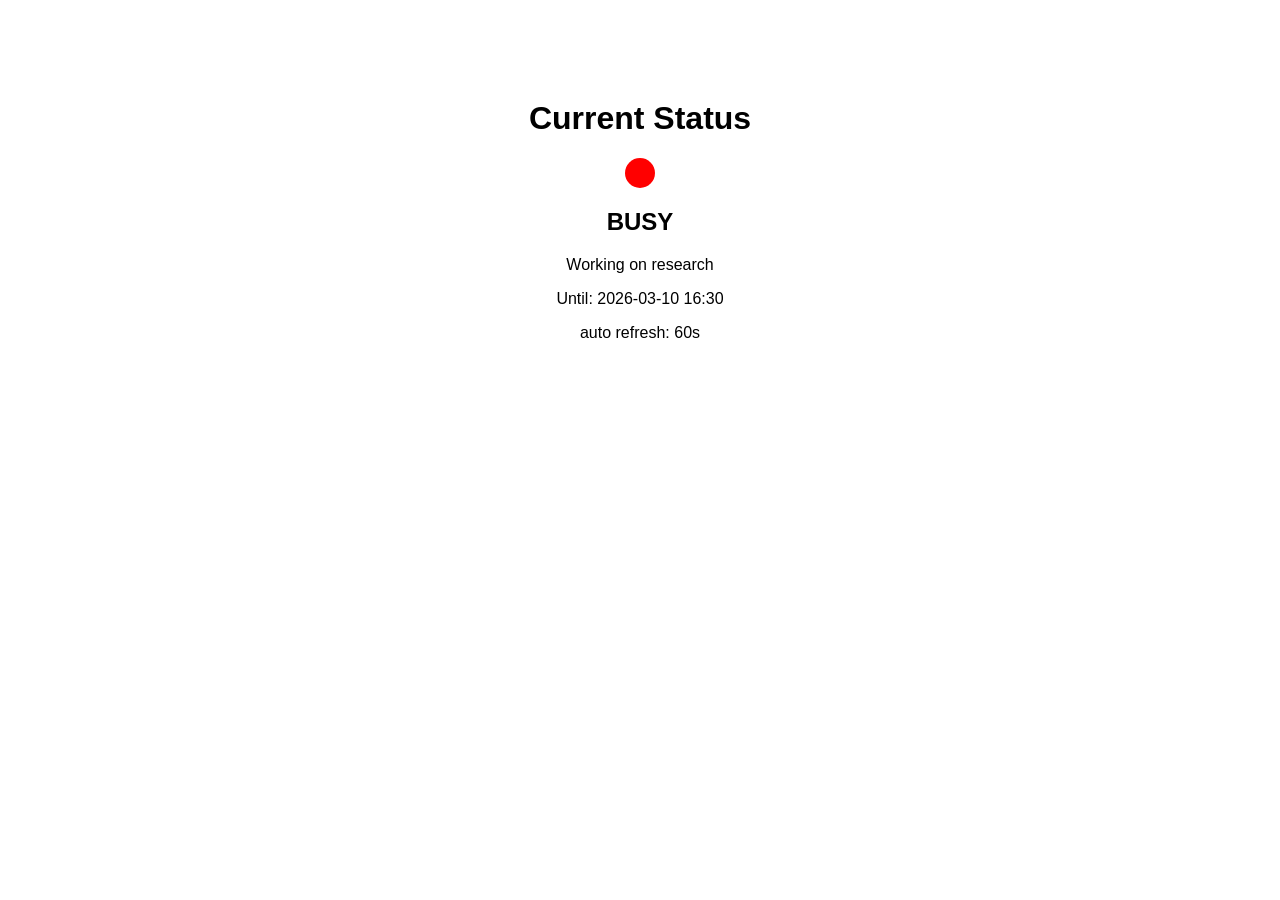
==== index.html @ bd8dc99c "Update index.html 1.1" ====
<!DOCTYPE html>
<html>

<head>
<meta charset="UTF-8">
<title>Status</title>
<link rel="stylesheet" href="style.css">
</head>

<body>

<div class="container">

<h1>Current Status</h1>

<div id="status-light"></div>

<h2 id="status-text">Loading...</h2>

<p id="status-message"></p>

<p id="status-until"></p>

<p class="update">auto refresh: 60s</p>

</div>

<script>

async function loadStatus() {

const res = await fetch("status.json?cache=" + Date.now());
const data = await res.json();

const light = document.getElementById("status-light");
const text = document.getElementById("status-text");

text.innerText = data.status.toUpperCase();
document.getElementById("status-message").innerText = data.message;
document.getElementById("status-until").innerText = "Until: " + data.until;

light.className = data.status;

}

loadStatus();

setInterval(loadStatus, 60000);

</script>

</body>

</html>
---- style.css ----
body {
font-family: Arial;
text-align: center;
margin-top: 100px;
}

#status-box {
padding: 30px;
border-radius: 10px;
display: inline-block;
}

#status-light {
width: 30px;
height: 30px;
border-radius: 50%;
margin: auto;
margin-bottom: 20px;
}

.busy {
background: red;
}

.free {
background: green;
}

.away {
background: orange;
}
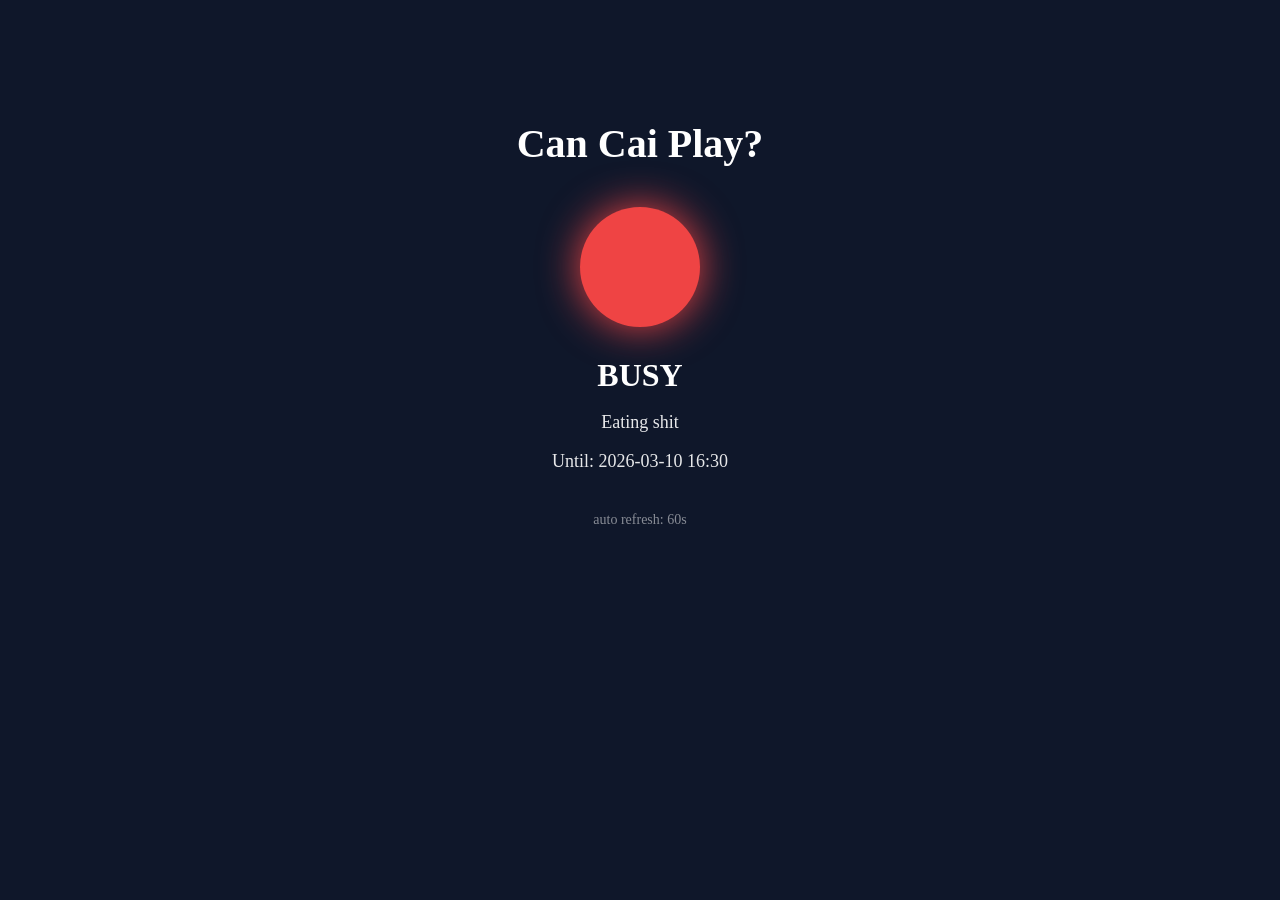
==== commit 369ec735: "Update index.html" ====
--- a/index.html
+++ b/index.html
@@ -11,7 +11,7 @@
 
 <div class="container">
 
-<h1>Current Status</h1>
+<h1>Can Cai Play? </h1>
 
 <div id="status-light"></div>
 
@@ -52,3 +52,4 @@
 </body>
 
 </html>
+
--- a/style.css
+++ b/style.css
@@ -1,31 +1,76 @@
 body {
-font-family: Arial;
-text-align: center;
-margin-top: 100px;
+
+background:#0f172a;
+color:white;
+font-family:-apple-system,BlinkMacSystemFont,Segoe UI,Roboto;
+text-align:center;
+margin:0;
+padding:0;
+
 }
 
-#status-box {
-padding: 30px;
-border-radius: 10px;
-display: inline-block;
+.container{
+
+margin-top:120px;
+
 }
 
-#status-light {
-width: 30px;
-height: 30px;
-border-radius: 50%;
-margin: auto;
-margin-bottom: 20px;
+h1{
+
+font-size:40px;
+margin-bottom:40px;
+
 }
 
-.busy {
-background: red;
+#status-light{
+
+width:120px;
+height:120px;
+border-radius:50%;
+margin:auto;
+margin-bottom:30px;
+
 }
 
-.free {
-background: green;
+h2{
+
+font-size:32px;
+margin:10px;
+
 }
 
-.away {
-background: orange;
-}+p{
+
+font-size:18px;
+opacity:0.9;
+
+}
+
+.update{
+
+margin-top:40px;
+font-size:14px;
+opacity:0.5;
+
+}
+
+.busy{
+
+background:#ef4444;
+box-shadow:0 0 40px #ef4444;
+
+}
+
+.free{
+
+background:#22c55e;
+box-shadow:0 0 40px #22c55e;
+
+}
+
+.away{
+
+background:#f59e0b;
+box-shadow:0 0 40px #f59e0b;
+
+}
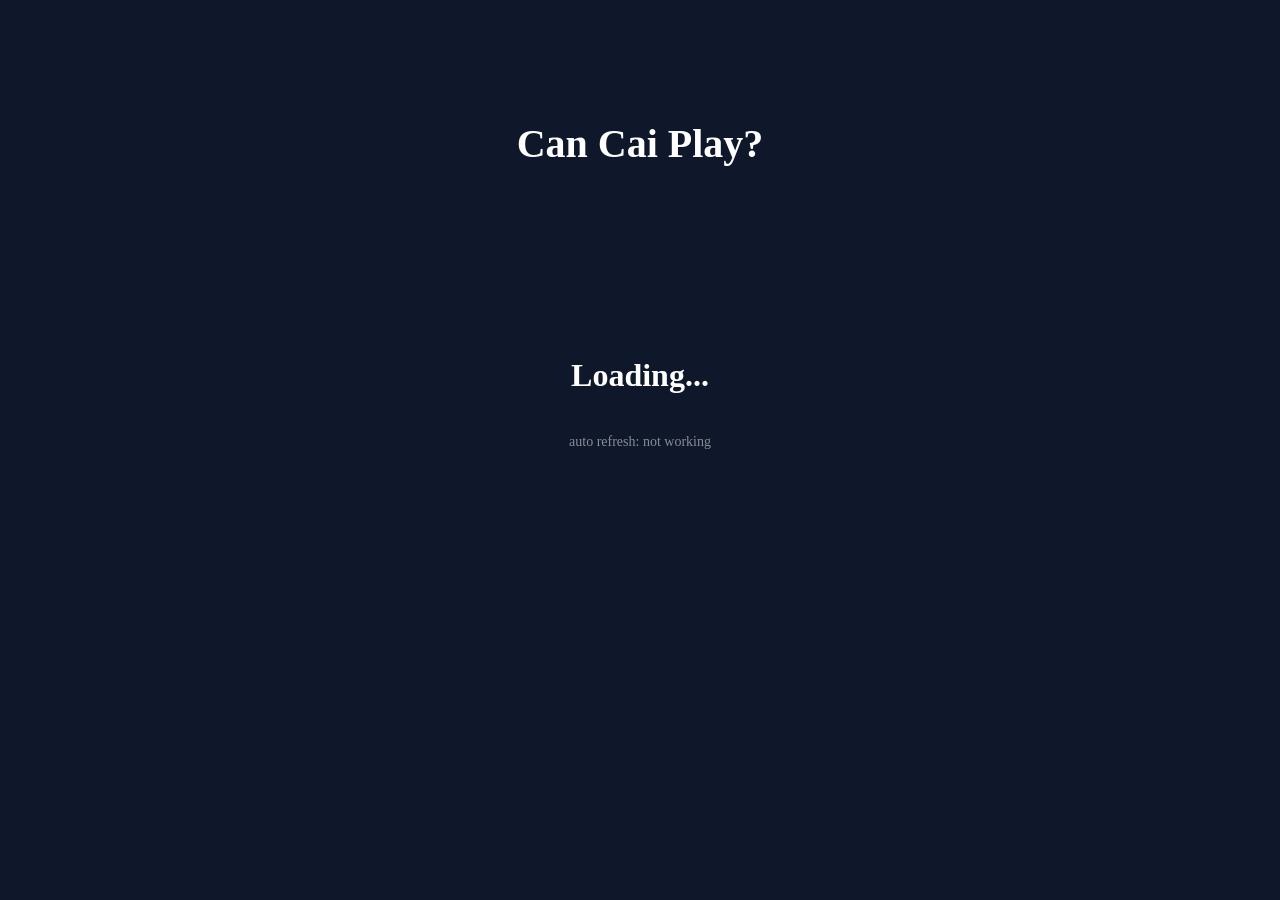
==== commit 6a5dd441: "Change auto refresh message in index.html Updated auto refresh message to indicate it's not working." ====
--- a/index.html
+++ b/index.html
@@ -21,7 +21,7 @@
 
 <p id="status-until"></p>
 
-<p class="update">auto refresh: 60s</p>
+<p class="update">auto refresh: not working</p>
 
 </div>
 
@@ -45,7 +45,7 @@
 
 loadStatus();
 
-setInterval(loadStatus, 60000);
+setInterval(loadStatus, 6000);
 
 </script>
 
@@ -53,3 +53,5 @@
 
 </html>
 
+
+
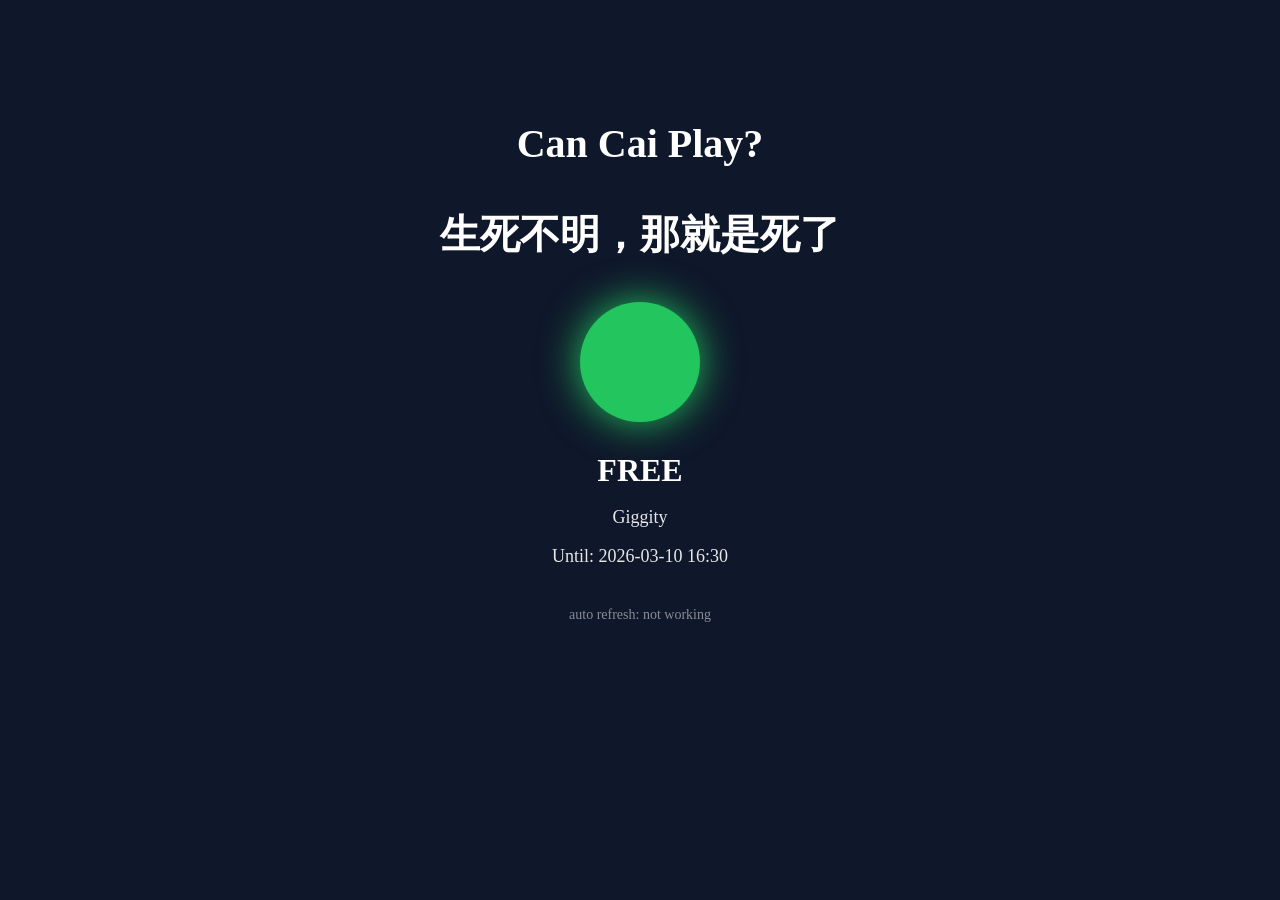
==== commit d937eed4: "Update index.html" ====
--- a/index.html
+++ b/index.html
@@ -12,6 +12,7 @@
 <div class="container">
 
 <h1>Can Cai Play? </h1>
+<h1>生死不明，那就是死了</h1>
 
 <div id="status-light"></div>
 
@@ -55,3 +56,4 @@
 
 
 
+
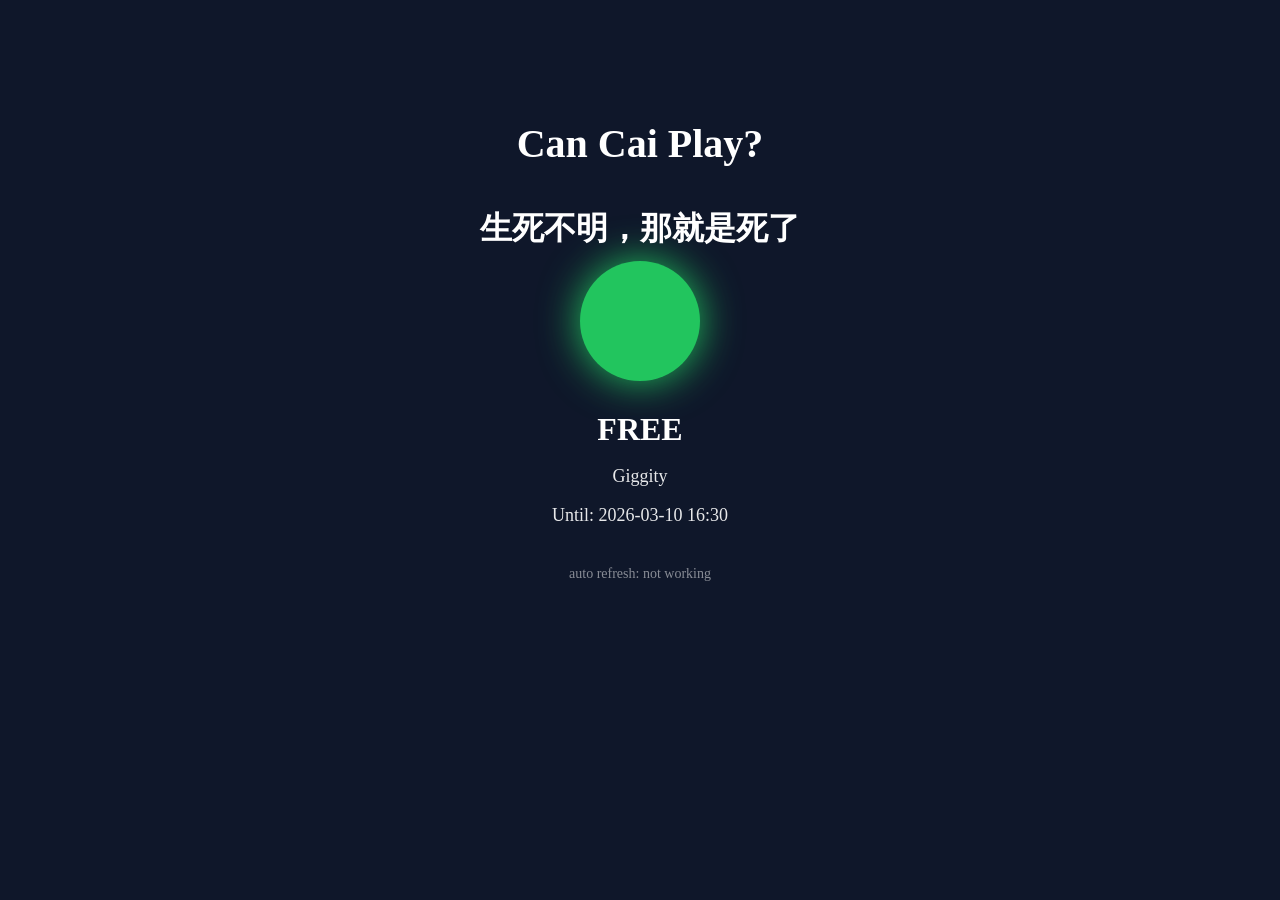
==== commit d3df46f8: "Update index.html" ====
--- a/index.html
+++ b/index.html
@@ -12,7 +12,7 @@
 <div class="container">
 
 <h1>Can Cai Play? </h1>
-<h1>生死不明，那就是死了</h1>
+<h2>生死不明，那就是死了</h2>
 
 <div id="status-light"></div>
 
@@ -57,3 +57,4 @@
 
 
 
+
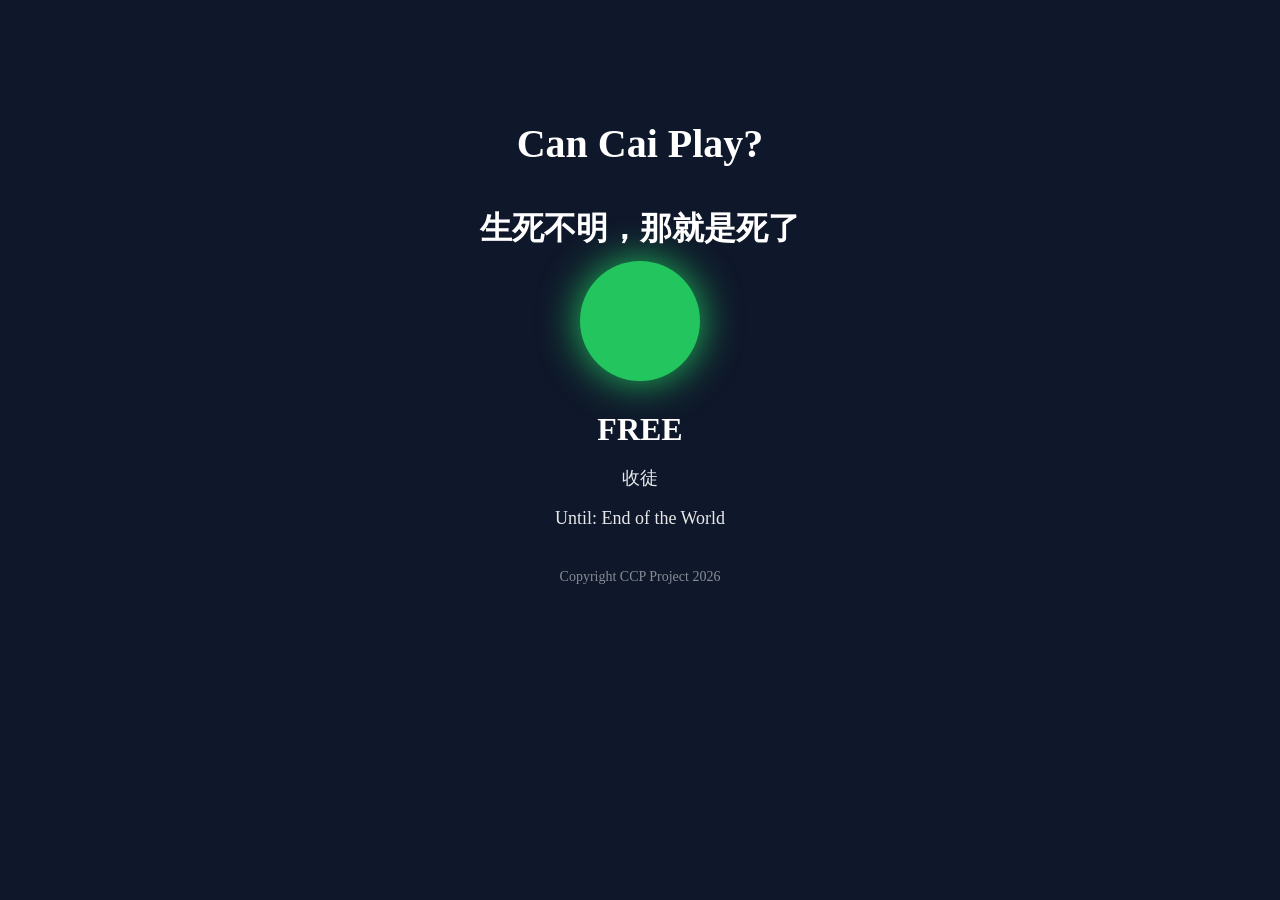
==== commit fcf1b472: "Update index.html Updated the status page with a copyright notice." ====
--- a/index.html
+++ b/index.html
@@ -22,7 +22,7 @@
 
 <p id="status-until"></p>
 
-<p class="update">auto refresh: not working</p>
+<p class="update">Copyright CCP Project 2026</p>
 
 </div>
 
@@ -58,3 +58,4 @@
 
 
 
+
